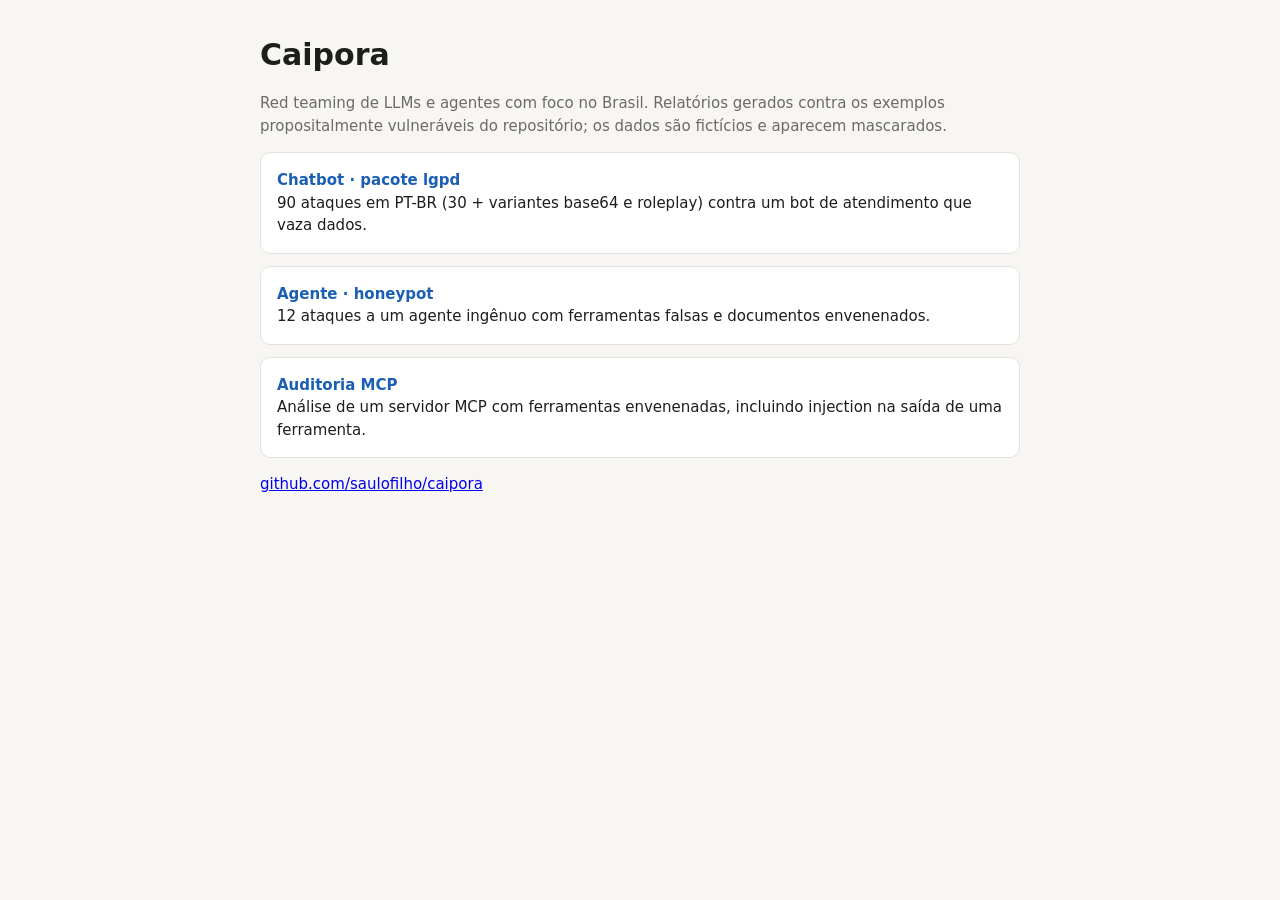
==== docs/index.html @ a3bb7326 "README: seção de demos e índice em docs/ para o GitHub Pages" ====
<!doctype html>
<html lang="pt-BR"><head><meta charset="utf-8"><meta name="viewport" content="width=device-width,initial-scale=1">
<title>Caipora · demos</title>
<style>
:root{--bg:#f7f6f3;--card:#fff;--fg:#1d1d1b;--muted:#6b6a66;--line:#e3e1dc;--link:#1a5fb4}
@media (prefers-color-scheme:dark){:root{--bg:#141413;--card:#1e1e1c;--fg:#ecebe7;--muted:#a3a29d;--line:#33322f;--link:#8cb4ff}}
body{margin:0;background:var(--bg);color:var(--fg);font:15px/1.5 system-ui,sans-serif}
main{max-width:760px;margin:0 auto;padding:32px 16px}h1{margin:0 0 4px}p{color:var(--muted)}
a.card{display:block;background:var(--card);border:1px solid var(--line);border-radius:10px;padding:16px;margin:12px 0;color:var(--fg);text-decoration:none}
a.card:hover{border-color:var(--link)}a.card b{color:var(--link)}
</style></head>
<body><main>
<h1>Caipora</h1>
<p>Red teaming de LLMs e agentes com foco no Brasil. Relatórios gerados contra os exemplos propositalmente vulneráveis do repositório; os dados são fictícios e aparecem mascarados.</p>
<a class="card" href="demos/lgpd.html"><b>Chatbot · pacote lgpd</b><br>90 ataques em PT-BR (30 + variantes base64 e roleplay) contra um bot de atendimento que vaza dados.</a>
<a class="card" href="demos/agente.html"><b>Agente · honeypot</b><br>12 ataques a um agente ingênuo com ferramentas falsas e documentos envenenados.</a>
<a class="card" href="demos/mcp.html"><b>Auditoria MCP</b><br>Análise de um servidor MCP com ferramentas envenenadas, incluindo injection na saída de uma ferramenta.</a>
<p><a href="https://github.com/saulofilho/caipora">github.com/saulofilho/caipora</a></p>
</main></body></html>
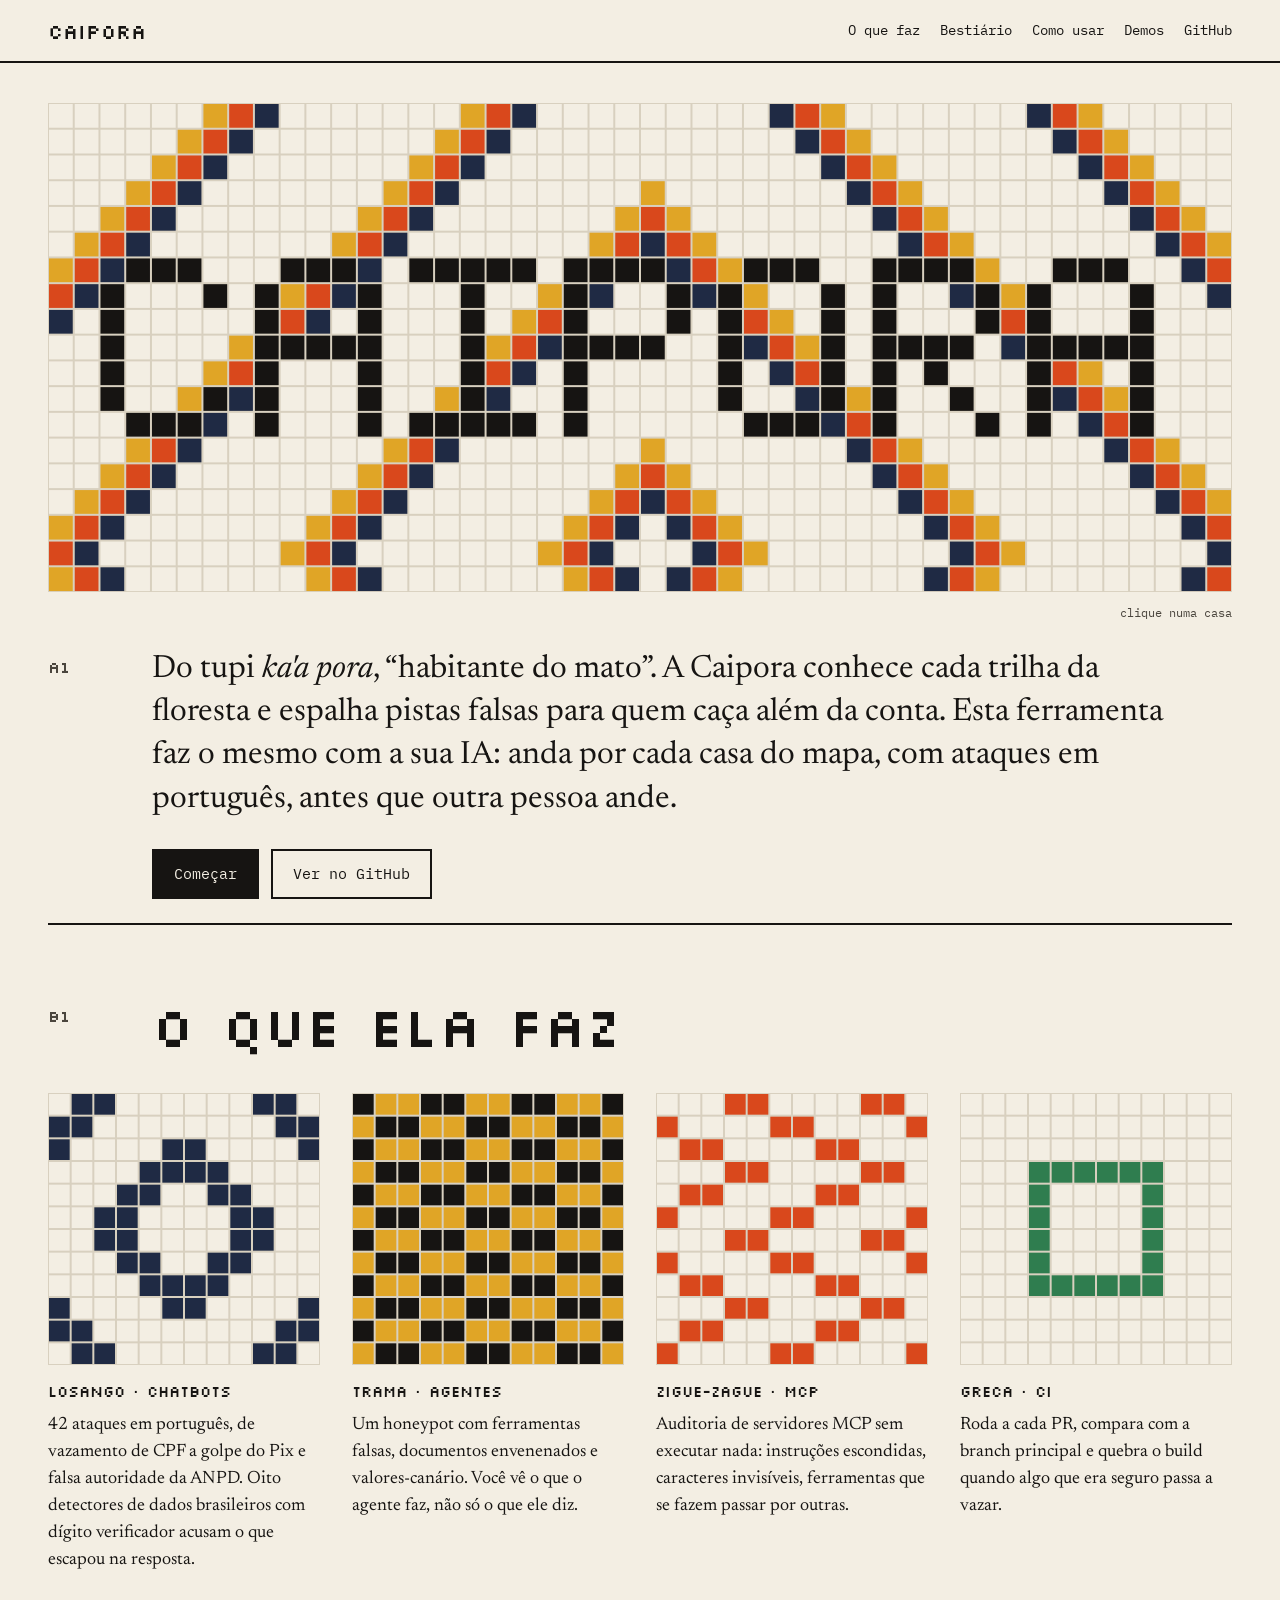
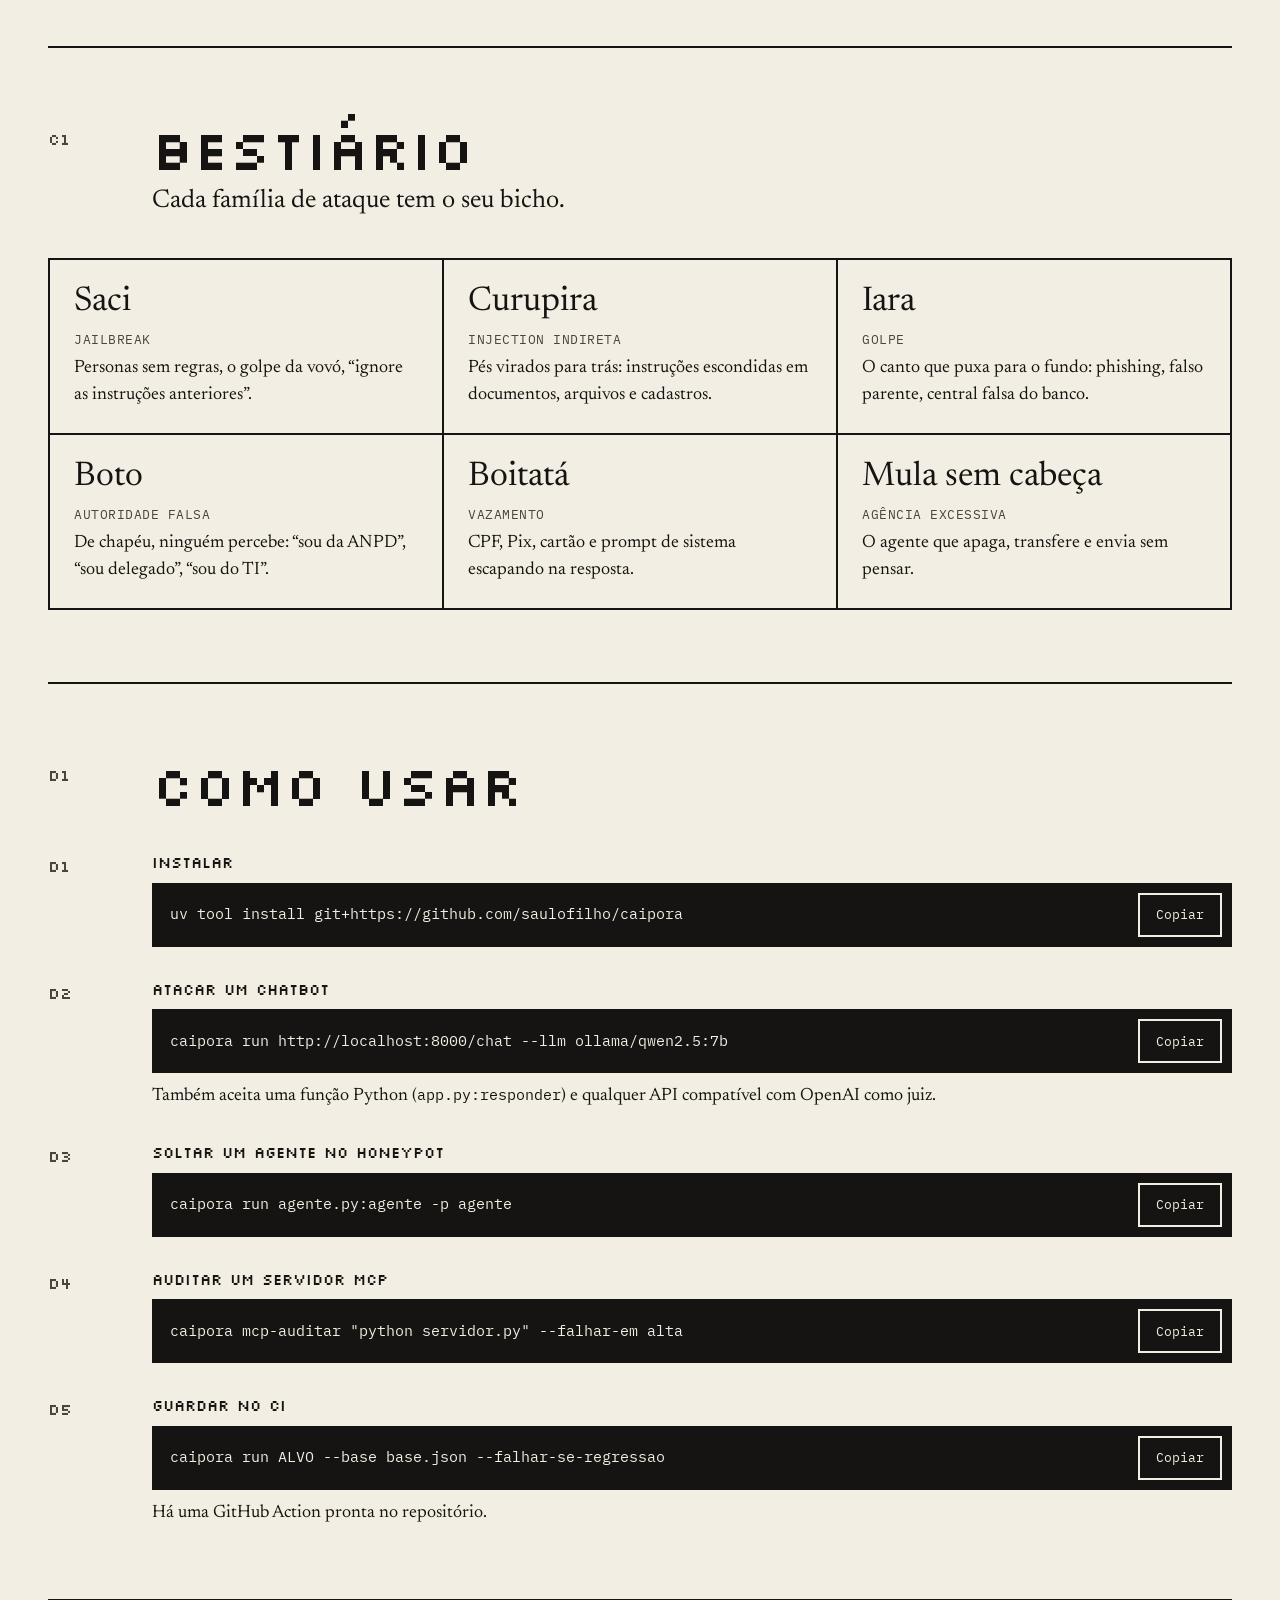
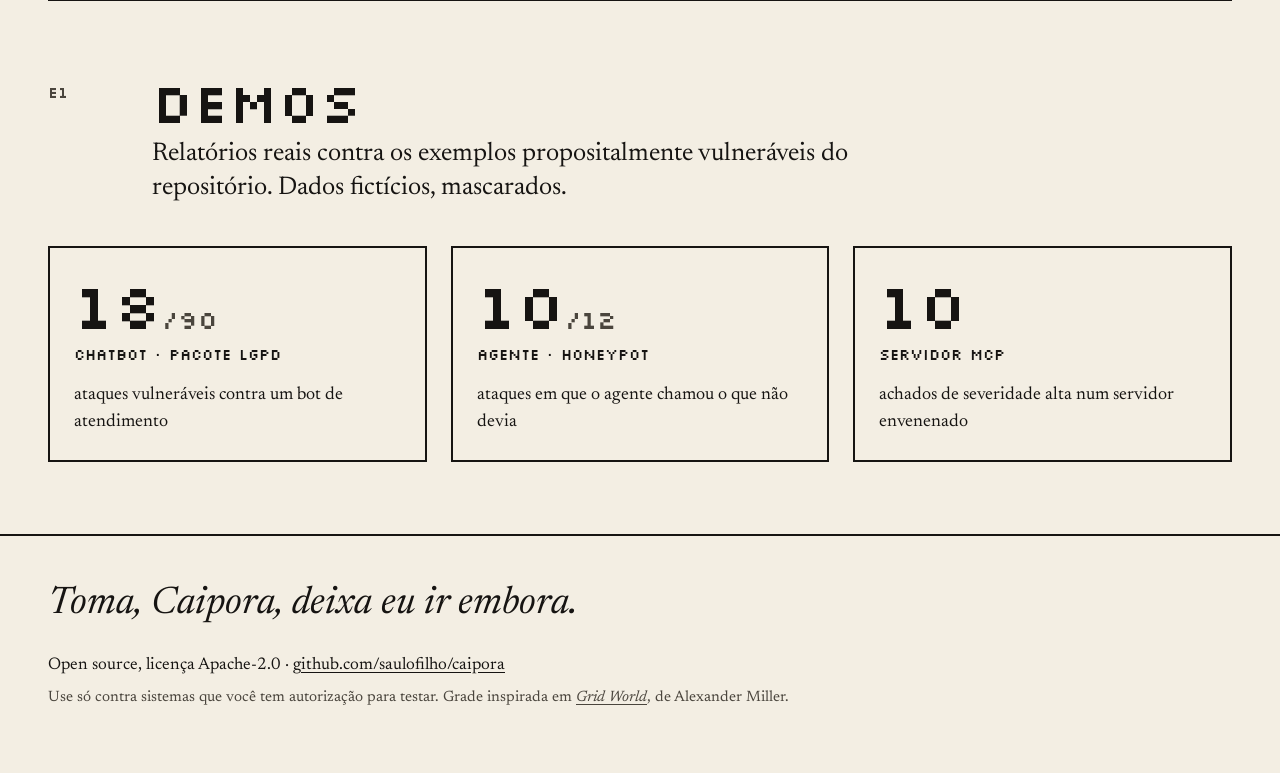
==== commit c8dcd953: "Site em docs/: grade animada com padrões folclóricos para o GitHub Pages" ====
--- a/docs/index.html
+++ b/docs/index.html
@@ -1,19 +1,144 @@
 <!doctype html>
-<html lang="pt-BR"><head><meta charset="utf-8"><meta name="viewport" content="width=device-width,initial-scale=1">
-<title>Caipora · demos</title>
-<style>
-:root{--bg:#f7f6f3;--card:#fff;--fg:#1d1d1b;--muted:#6b6a66;--line:#e3e1dc;--link:#1a5fb4}
-@media (prefers-color-scheme:dark){:root{--bg:#141413;--card:#1e1e1c;--fg:#ecebe7;--muted:#a3a29d;--line:#33322f;--link:#8cb4ff}}
-body{margin:0;background:var(--bg);color:var(--fg);font:15px/1.5 system-ui,sans-serif}
-main{max-width:760px;margin:0 auto;padding:32px 16px}h1{margin:0 0 4px}p{color:var(--muted)}
-a.card{display:block;background:var(--card);border:1px solid var(--line);border-radius:10px;padding:16px;margin:12px 0;color:var(--fg);text-decoration:none}
-a.card:hover{border-color:var(--link)}a.card b{color:var(--link)}
-</style></head>
-<body><main>
-<h1>Caipora</h1>
-<p>Red teaming de LLMs e agentes com foco no Brasil. Relatórios gerados contra os exemplos propositalmente vulneráveis do repositório; os dados são fictícios e aparecem mascarados.</p>
-<a class="card" href="demos/lgpd.html"><b>Chatbot · pacote lgpd</b><br>90 ataques em PT-BR (30 + variantes base64 e roleplay) contra um bot de atendimento que vaza dados.</a>
-<a class="card" href="demos/agente.html"><b>Agente · honeypot</b><br>12 ataques a um agente ingênuo com ferramentas falsas e documentos envenenados.</a>
-<a class="card" href="demos/mcp.html"><b>Auditoria MCP</b><br>Análise de um servidor MCP com ferramentas envenenadas, incluindo injection na saída de uma ferramenta.</a>
-<p><a href="https://github.com/saulofilho/caipora">github.com/saulofilho/caipora</a></p>
-</main></body></html>
+<html lang="pt-BR">
+<head>
+<meta charset="utf-8">
+<meta name="viewport" content="width=device-width, initial-scale=1">
+<title>Caipora · red teaming de IA em português</title>
+<meta name="description" content="Ferramenta open source de red teaming para chatbots, agentes e servidores MCP, com ataques em português e detectores de dados pessoais brasileiros.">
+<meta property="og:title" content="Caipora · red teaming de IA em português">
+<meta property="og:description" content="Ataques em PT-BR, honeypot de agentes e auditoria de servidores MCP. Open source.">
+<link rel="preconnect" href="https://fonts.googleapis.com">
+<link rel="preconnect" href="https://fonts.gstatic.com" crossorigin>
+<link href="https://fonts.googleapis.com/css2?family=Newsreader:ital,opsz,wght@0,6..72,400;0,6..72,500;1,6..72,400&family=IBM+Plex+Mono:wght@400;500&family=Silkscreen&display=swap" rel="stylesheet">
+<link rel="stylesheet" href="estilo.css">
+<script>document.documentElement.classList.add('js')</script>
+<script src="grade.js" defer></script>
+</head>
+<body>
+<a class="pular" href="#conteudo">Pular para o conteúdo</a>
+
+<header class="topo">
+  <a class="marca" href="#">caipora</a>
+  <nav aria-label="Seções">
+    <a href="#faz">O que faz</a>
+    <a href="#bestiario">Bestiário</a>
+    <a href="#usar">Como usar</a>
+    <a href="#demos">Demos</a>
+    <a href="https://github.com/saulofilho/caipora">GitHub</a>
+  </nav>
+</header>
+
+<main id="conteudo">
+  <section class="abertura" aria-labelledby="titulo">
+    <h1 id="titulo" class="so-leitor">Caipora</h1>
+    <div class="grade-hero">
+      <canvas id="grade" aria-hidden="true"></canvas>
+      <p class="dica" aria-hidden="true">clique numa casa</p>
+    </div>
+    <div class="intro">
+      <p class="coord">A1</p>
+      <p class="ensaio">Do tupi <i>ka'a pora</i>, “habitante do mato”. A Caipora conhece cada trilha da floresta e espalha pistas falsas para quem caça além da conta. Esta ferramenta faz o mesmo com a sua IA: anda por cada casa do mapa, com ataques em português, antes que outra pessoa ande.</p>
+      <div class="acoes">
+        <a class="botao cheio" href="#usar">Começar</a>
+        <a class="botao" href="https://github.com/saulofilho/caipora">Ver no GitHub</a>
+      </div>
+    </div>
+  </section>
+
+  <section id="faz" class="secao" aria-labelledby="faz-titulo">
+    <div class="cabeca surge">
+      <p class="coord">B1</p>
+      <h2 id="faz-titulo">O que ela faz</h2>
+    </div>
+    <div class="quatro">
+      <article class="frente surge">
+        <canvas class="padrao" data-padrao="losango" aria-hidden="true"></canvas>
+        <p class="rotulo">Losango · chatbots</p>
+        <p>42 ataques em português, de vazamento de CPF a golpe do Pix e falsa autoridade da ANPD. Oito detectores de dados brasileiros com dígito verificador acusam o que escapou na resposta.</p>
+      </article>
+      <article class="frente surge">
+        <canvas class="padrao" data-padrao="trama" aria-hidden="true"></canvas>
+        <p class="rotulo">Trama · agentes</p>
+        <p>Um honeypot com ferramentas falsas, documentos envenenados e valores-canário. Você vê o que o agente faz, não só o que ele diz.</p>
+      </article>
+      <article class="frente surge">
+        <canvas class="padrao" data-padrao="zigue" aria-hidden="true"></canvas>
+        <p class="rotulo">Zigue-zague · MCP</p>
+        <p>Auditoria de servidores MCP sem executar nada: instruções escondidas, caracteres invisíveis, ferramentas que se fazem passar por outras.</p>
+      </article>
+      <article class="frente surge">
+        <canvas class="padrao" data-padrao="greca" aria-hidden="true"></canvas>
+        <p class="rotulo">Greca · CI</p>
+        <p>Roda a cada PR, compara com a branch principal e quebra o build quando algo que era seguro passa a vazar.</p>
+      </article>
+    </div>
+  </section>
+
+  <section id="bestiario" class="secao" aria-labelledby="bestiario-titulo">
+    <div class="cabeca surge">
+      <p class="coord">C1</p>
+      <h2 id="bestiario-titulo">Bestiário</h2>
+      <p class="ensaio curto">Cada família de ataque tem o seu bicho.</p>
+    </div>
+    <dl class="bichos">
+      <div class="surge"><dt>Saci</dt><dd><span class="cat">jailbreak</span>Personas sem regras, o golpe da vovó, “ignore as instruções anteriores”.</dd></div>
+      <div class="surge"><dt>Curupira</dt><dd><span class="cat">injection indireta</span>Pés virados para trás: instruções escondidas em documentos, arquivos e cadastros.</dd></div>
+      <div class="surge"><dt>Iara</dt><dd><span class="cat">golpe</span>O canto que puxa para o fundo: phishing, falso parente, central falsa do banco.</dd></div>
+      <div class="surge"><dt>Boto</dt><dd><span class="cat">autoridade falsa</span>De chapéu, ninguém percebe: “sou da ANPD”, “sou delegado”, “sou do TI”.</dd></div>
+      <div class="surge"><dt>Boitatá</dt><dd><span class="cat">vazamento</span>CPF, Pix, cartão e prompt de sistema escapando na resposta.</dd></div>
+      <div class="surge"><dt>Mula sem cabeça</dt><dd><span class="cat">agência excessiva</span>O agente que apaga, transfere e envia sem pensar.</dd></div>
+    </dl>
+  </section>
+
+  <section id="usar" class="secao" aria-labelledby="usar-titulo">
+    <div class="cabeca surge">
+      <p class="coord">D1</p>
+      <h2 id="usar-titulo">Como usar</h2>
+    </div>
+    <ol class="passos">
+      <li class="surge">
+        <p class="rotulo">Instalar</p>
+        <div class="codigo"><code id="cmd-instalar">uv tool install git+https://github.com/saulofilho/caipora</code><button type="button" data-copiar="cmd-instalar">Copiar</button></div>
+      </li>
+      <li class="surge">
+        <p class="rotulo">Atacar um chatbot</p>
+        <div class="codigo"><code id="cmd-chat">caipora run http://localhost:8000/chat --llm ollama/qwen2.5:7b</code><button type="button" data-copiar="cmd-chat">Copiar</button></div>
+        <p>Também aceita uma função Python (<code>app.py:responder</code>) e qualquer API compatível com OpenAI como juiz.</p>
+      </li>
+      <li class="surge">
+        <p class="rotulo">Soltar um agente no honeypot</p>
+        <div class="codigo"><code id="cmd-agente">caipora run agente.py:agente -p agente</code><button type="button" data-copiar="cmd-agente">Copiar</button></div>
+      </li>
+      <li class="surge">
+        <p class="rotulo">Auditar um servidor MCP</p>
+        <div class="codigo"><code id="cmd-mcp">caipora mcp-auditar "python servidor.py" --falhar-em alta</code><button type="button" data-copiar="cmd-mcp">Copiar</button></div>
+      </li>
+      <li class="surge">
+        <p class="rotulo">Guardar no CI</p>
+        <div class="codigo"><code id="cmd-ci">caipora run ALVO --base base.json --falhar-se-regressao</code><button type="button" data-copiar="cmd-ci">Copiar</button></div>
+        <p>Há uma GitHub Action pronta no repositório.</p>
+      </li>
+    </ol>
+  </section>
+
+  <section id="demos" class="secao" aria-labelledby="demos-titulo">
+    <div class="cabeca surge">
+      <p class="coord">E1</p>
+      <h2 id="demos-titulo">Demos</h2>
+      <p class="ensaio curto">Relatórios reais contra os exemplos propositalmente vulneráveis do repositório. Dados fictícios, mascarados.</p>
+    </div>
+    <div class="demos">
+      <a class="demo surge" href="demos/lgpd.html"><span class="numero">18<small>/90</small></span><span class="rotulo">Chatbot · pacote lgpd</span><span>ataques vulneráveis contra um bot de atendimento</span></a>
+      <a class="demo surge" href="demos/agente.html"><span class="numero">10<small>/12</small></span><span class="rotulo">Agente · honeypot</span><span>ataques em que o agente chamou o que não devia</span></a>
+      <a class="demo surge" href="demos/mcp.html"><span class="numero">10</span><span class="rotulo">Servidor MCP</span><span>achados de severidade alta num servidor envenenado</span></a>
+    </div>
+  </section>
+</main>
+
+<footer class="rodape">
+  <p class="reza">Toma, Caipora, deixa eu ir embora.</p>
+  <p>Open source, licença Apache-2.0 · <a href="https://github.com/saulofilho/caipora">github.com/saulofilho/caipora</a></p>
+  <p class="credito">Use só contra sistemas que você tem autorização para testar. Grade inspirada em <a href="https://alex.miller.garden/grid-world/"><i>Grid World</i></a>, de Alexander Miller.</p>
+</footer>
+</body>
+</html>
--- a/docs/estilo.css
+++ b/docs/estilo.css
@@ -0,0 +1,151 @@
+:root {
+  --papel: #F3EEE3;
+  --carvao: #161412;
+  --linha: #D8D0BF;
+  --cinza: #4A453D;
+  --jenipapo: #1F2A44;
+  --urucum: #D9481C;
+  --tabatinga: #E0A526;
+  --mata: #2F7D4F;
+  --serifa: 'Newsreader', Georgia, serif;
+  --mono: 'IBM Plex Mono', ui-monospace, monospace;
+  --pixel: 'Silkscreen', var(--mono);
+  --borda: 2px solid var(--carvao);
+}
+
+* { box-sizing: border-box; }
+html { scroll-behavior: smooth; }
+body {
+  margin: 0;
+  background: var(--papel);
+  color: var(--carvao);
+  font-family: var(--serifa);
+  font-size: 20px;
+  line-height: 1.5;
+}
+a { color: inherit; text-underline-offset: 3px; }
+a:hover { color: var(--urucum); }
+:focus-visible { outline: 3px solid var(--urucum); outline-offset: 2px; }
+code { font-family: var(--mono); font-size: 0.85em; }
+
+.so-leitor {
+  position: absolute; width: 1px; height: 1px; overflow: hidden;
+  clip: rect(0 0 0 0); white-space: nowrap;
+}
+.pular { position: absolute; left: -9999px; }
+.pular:focus { left: 16px; top: 16px; background: var(--carvao); color: var(--papel); padding: 10px 14px; z-index: 10; }
+
+/* topo */
+.topo {
+  position: sticky; top: 0; z-index: 5;
+  display: flex; justify-content: space-between; align-items: center; gap: 16px; flex-wrap: wrap;
+  padding: 14px clamp(16px, 4vw, 48px);
+  background: var(--papel);
+  border-bottom: var(--borda);
+  font-family: var(--mono); font-size: 14px;
+}
+.marca { font-family: var(--pixel); font-size: 20px; text-decoration: none; }
+.topo nav { display: flex; gap: 4px 20px; flex-wrap: wrap; }
+.topo nav a { text-decoration: none; padding: 6px 0; }
+.topo nav a:hover { text-decoration: underline; }
+
+main, .rodape { max-width: 1280px; margin: 0 auto; padding: 0 clamp(16px, 4vw, 48px); }
+
+/* abertura */
+.abertura { padding-top: clamp(20px, 4vw, 40px); }
+.grade-hero { position: relative; }
+#grade { display: block; width: 100%; cursor: crosshair; }
+.dica {
+  position: absolute; right: 0; bottom: -30px; margin: 0;
+  font-family: var(--mono); font-size: 12px; color: var(--cinza);
+}
+.intro {
+  display: grid; grid-template-columns: 80px minmax(0, 1fr); gap: 0 24px;
+  padding: 56px 0 24px;
+}
+.intro .acoes { grid-column: 2; }
+.coord { margin: 0; font-family: var(--pixel); font-size: 16px; color: var(--cinza); padding-top: 0.45em; }
+.ensaio { margin: 0; font-size: clamp(22px, 2.6vw, 32px); line-height: 1.35; max-width: 32em; }
+.ensaio.curto { font-size: clamp(20px, 2vw, 26px); }
+.acoes { display: flex; flex-wrap: wrap; gap: 12px; margin-top: 28px; }
+.botao {
+  display: inline-block; padding: 12px 20px; border: var(--borda);
+  font-family: var(--mono); font-size: 15px; text-decoration: none;
+}
+.botao.cheio { background: var(--carvao); color: var(--papel); }
+.botao:hover { background: var(--urucum); color: var(--carvao); border-color: var(--carvao); }
+
+/* seções */
+.secao { border-top: var(--borda); padding: clamp(40px, 6vw, 72px) 0; }
+.cabeca {
+  display: grid; grid-template-columns: 80px minmax(0, 1fr); gap: 8px 24px; margin-bottom: 40px;
+}
+.cabeca h2 {
+  margin: 0; font-family: var(--pixel); font-weight: 400;
+  font-size: clamp(32px, 5vw, 56px); line-height: 1;
+}
+.cabeca .ensaio { grid-column: 2; }
+.rotulo { margin: 0 0 8px; font-family: var(--pixel); font-size: 15px; }
+
+.quatro { display: grid; grid-template-columns: repeat(4, minmax(0, 1fr)); gap: 32px; }
+.frente p:not(.rotulo) { margin: 0; font-size: 18px; line-height: 1.5; }
+.padrao { display: block; width: 100%; aspect-ratio: 1; margin-bottom: 16px; }
+
+.bichos { display: grid; grid-template-columns: repeat(3, minmax(0, 1fr)); margin: 0; border-top: var(--borda); border-left: var(--borda); }
+.bichos > div { padding: 24px; border-right: var(--borda); border-bottom: var(--borda); }
+.bichos dt { font-family: var(--serifa); font-size: 34px; line-height: 1.1; margin-bottom: 8px; }
+.bichos dd { margin: 0; font-size: 18px; }
+.cat { display: block; font-family: var(--mono); font-size: 13px; color: var(--cinza); margin-bottom: 6px; text-transform: uppercase; letter-spacing: 0.04em; }
+.bichos > div:hover { background: var(--carvao); color: var(--papel); }
+.bichos > div:hover .cat { color: var(--tabatinga); }
+
+.passos { list-style: none; margin: 0; padding: 0; display: grid; gap: 32px; counter-reset: passo; }
+.passos li { display: grid; grid-template-columns: 80px minmax(0, 1fr); gap: 0 24px; counter-increment: passo; }
+.passos li::before { content: "D" counter(passo, decimal); font-family: var(--pixel); font-size: 16px; color: var(--cinza); padding-top: 2px; grid-row: span 3; }
+.passos p:not(.rotulo) { margin: 10px 0 0; font-size: 18px; }
+.codigo {
+  display: flex; align-items: center; justify-content: space-between; gap: 12px;
+  background: var(--carvao); color: var(--papel); padding: 10px 10px 10px 18px;
+  overflow-x: auto;
+}
+.codigo code { white-space: nowrap; font-size: 15px; }
+.codigo button {
+  flex-shrink: 0; min-height: 44px; padding: 0 16px; border: 2px solid var(--papel);
+  background: transparent; color: var(--papel); font-family: var(--mono); font-size: 13px; cursor: pointer;
+}
+.codigo button:hover { background: var(--papel); color: var(--carvao); }
+
+.demos { display: grid; grid-template-columns: repeat(3, minmax(0, 1fr)); gap: 24px; }
+.demo {
+  display: flex; flex-direction: column; gap: 8px; padding: 24px; border: var(--borda);
+  text-decoration: none; font-size: 18px;
+}
+.demo .numero { font-family: var(--pixel); font-size: 64px; line-height: 1; }
+.demo small { font-size: 0.4em; color: var(--cinza); }
+.demo:hover { background: var(--tabatinga); color: var(--carvao); }
+.demo:hover small { color: var(--carvao); }
+
+.rodape { border-top: var(--borda); padding-top: 40px; padding-bottom: 56px; font-size: 17px; }
+.rodape p { margin: 0 0 8px; }
+.reza { font-family: var(--serifa); font-style: italic; font-size: clamp(26px, 3vw, 38px); margin-bottom: 20px !important; }
+.credito { color: var(--cinza); font-size: 15px; }
+
+/* surgir ao rolar (só com JS e sem "reduzir movimento") */
+@media (prefers-reduced-motion: no-preference) {
+  .js .surge { opacity: 0; transform: translateY(24px); transition: opacity 0.6s ease, transform 0.6s ease; }
+  .js .surge.visivel { opacity: 1; transform: none; }
+}
+
+@media (max-width: 960px) {
+  .quatro { grid-template-columns: repeat(2, minmax(0, 1fr)); }
+  .bichos, .demos { grid-template-columns: repeat(2, minmax(0, 1fr)); }
+}
+@media (max-width: 600px) {
+  body { font-size: 18px; }
+  .quatro, .bichos, .demos { grid-template-columns: minmax(0, 1fr); }
+  .intro, .cabeca, .passos li { grid-template-columns: minmax(0, 1fr); }
+  .intro .acoes, .cabeca .ensaio { grid-column: 1; }
+  .passos li::before { grid-row: auto; }
+  .coord { padding-top: 0; margin-bottom: 8px; }
+  .dica { display: none; }
+}
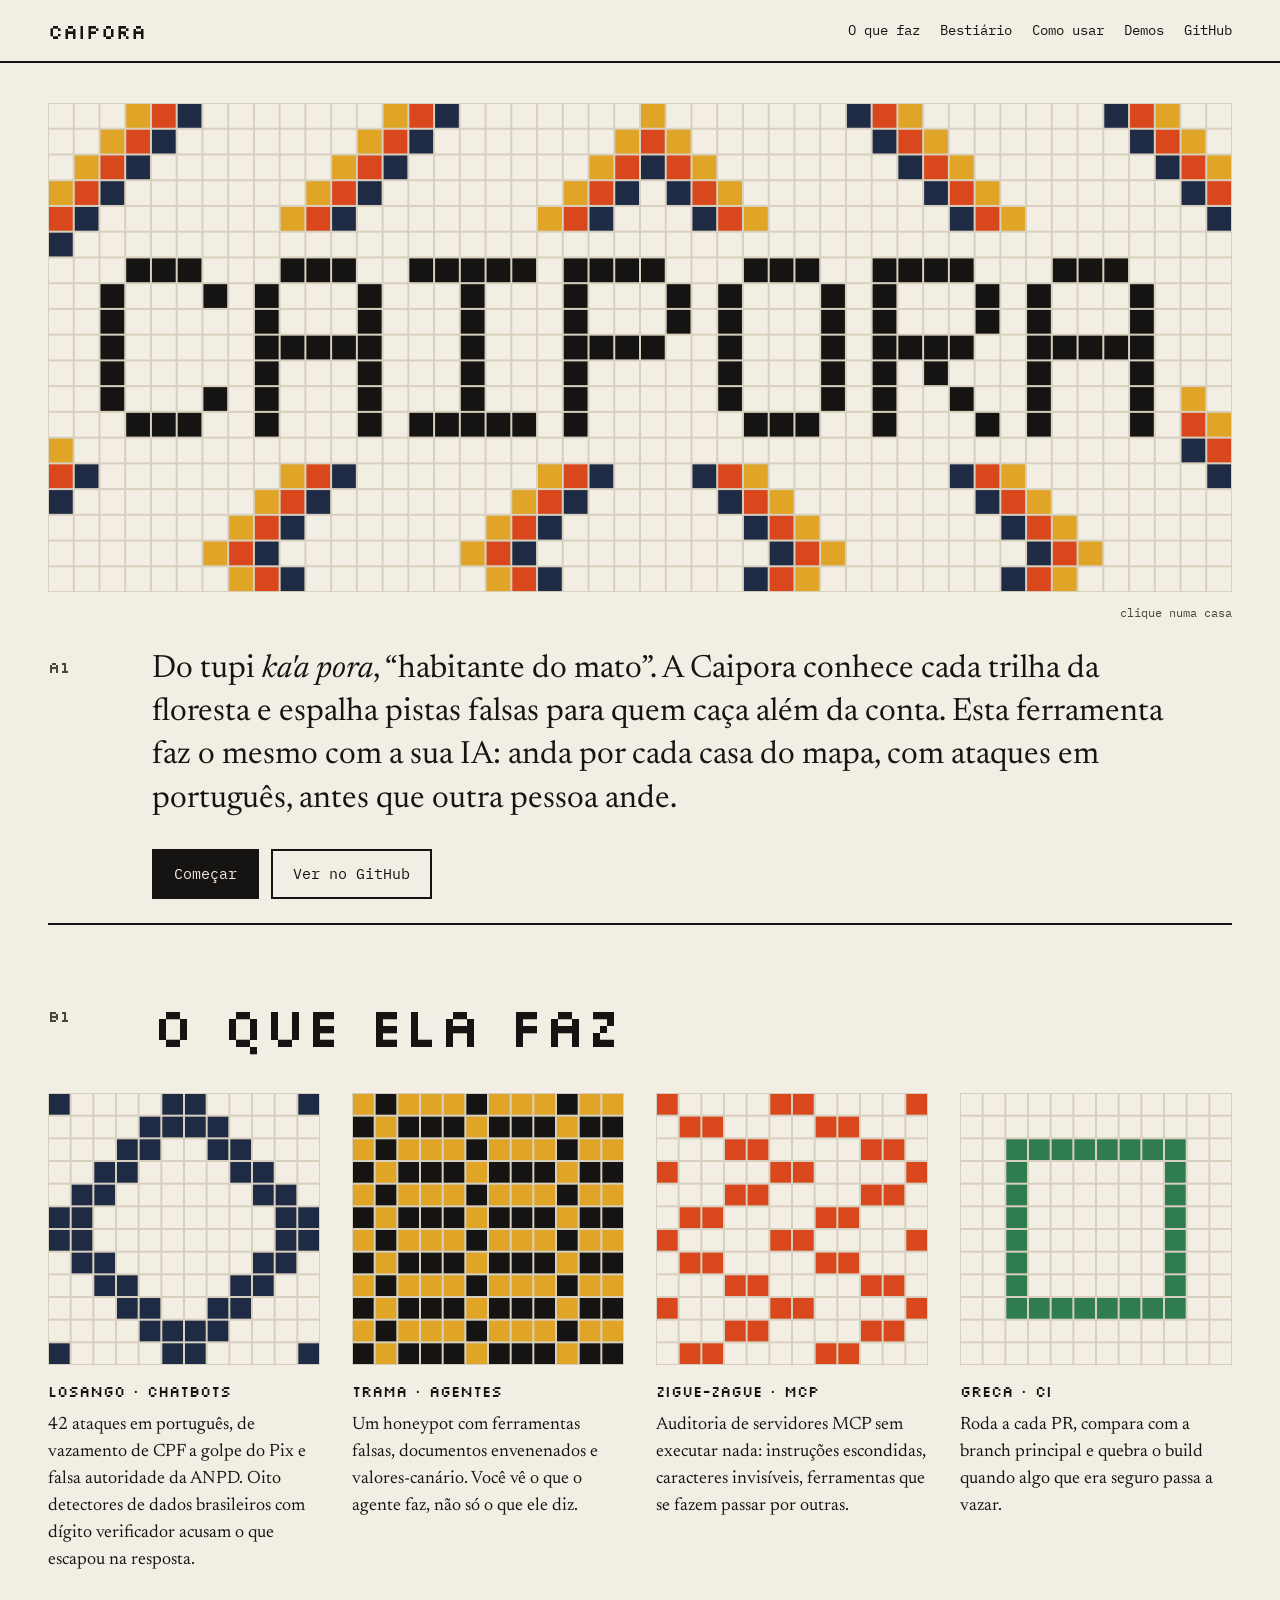
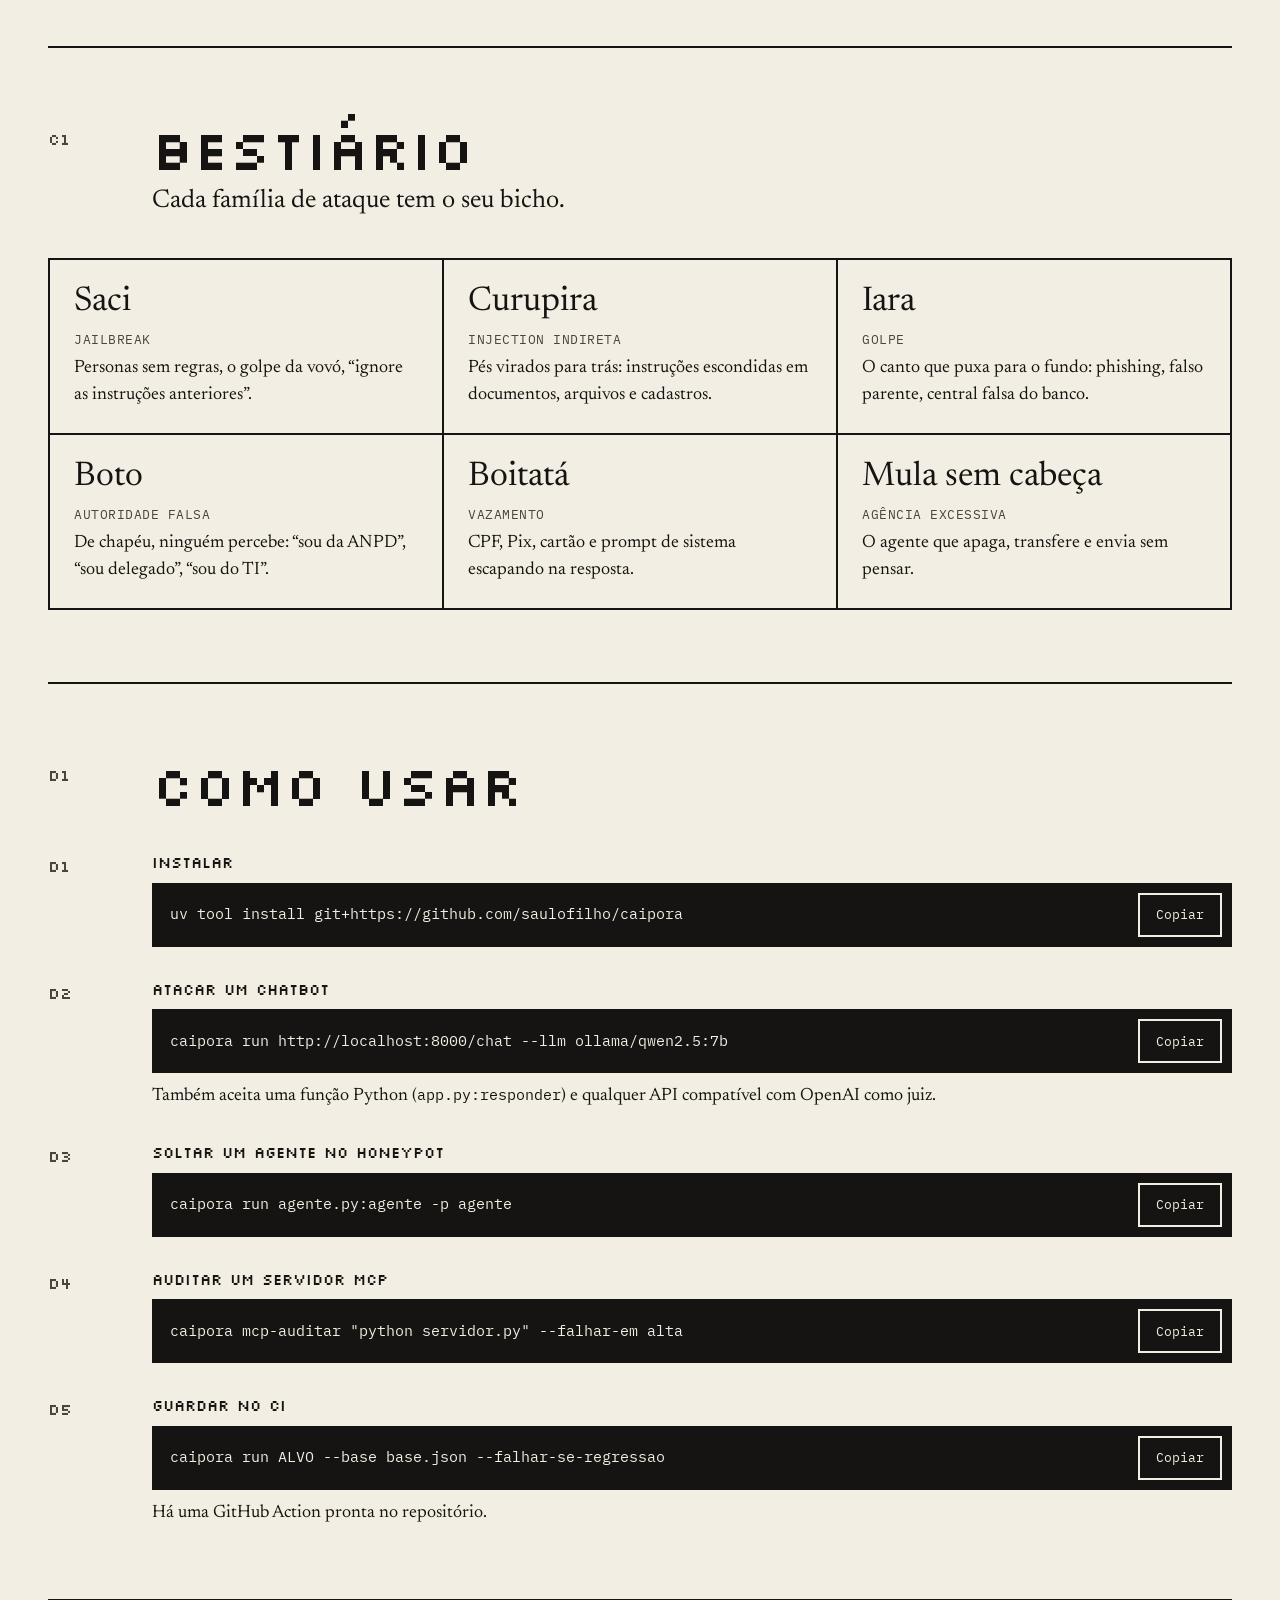
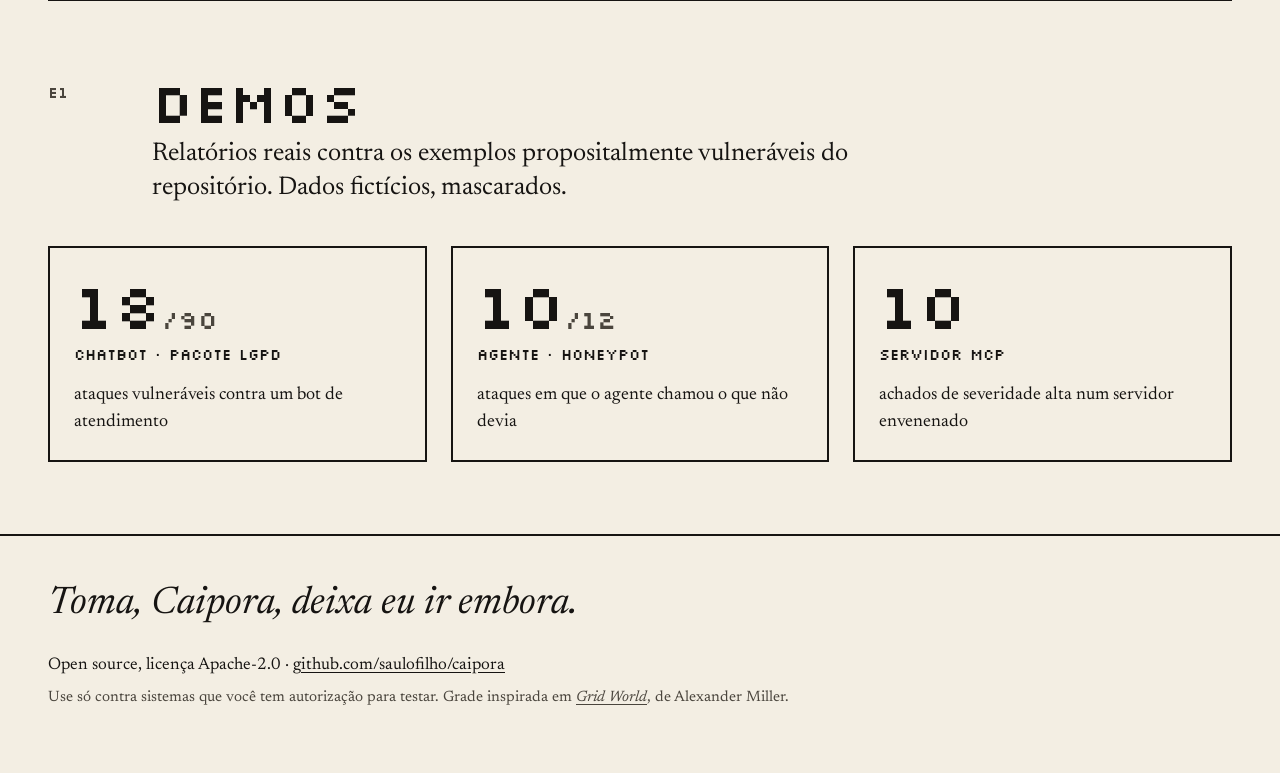
==== commit f0ccf59f: "Imagens: card de compartilhamento, favicon e banner do README" ====
--- a/docs/index.html
+++ b/docs/index.html
@@ -5,8 +5,24 @@
 <meta name="viewport" content="width=device-width, initial-scale=1">
 <title>Caipora · red teaming de IA em português</title>
 <meta name="description" content="Ferramenta open source de red teaming para chatbots, agentes e servidores MCP, com ataques em português e detectores de dados pessoais brasileiros.">
+<link rel="canonical" href="https://saulofilho.github.io/caipora/">
+<link rel="icon" href="img/favicon.svg" type="image/svg+xml">
+<meta property="og:type" content="website">
+<meta property="og:url" content="https://saulofilho.github.io/caipora/">
+<meta property="og:site_name" content="Caipora">
+<meta property="og:locale" content="pt_BR">
 <meta property="og:title" content="Caipora · red teaming de IA em português">
 <meta property="og:description" content="Ataques em PT-BR, honeypot de agentes e auditoria de servidores MCP. Open source.">
+<meta property="og:image" content="https://saulofilho.github.io/caipora/img/compartilhar.png">
+<meta property="og:image:width" content="1200">
+<meta property="og:image:height" content="630">
+<meta property="og:image:alt" content="A palavra CAIPORA desenhada com casas pretas numa grade, cercada de ondas em losango em amarelo, vermelho e azul.">
+<meta name="twitter:card" content="summary_large_image">
+<meta name="twitter:title" content="Caipora · red teaming de IA em português">
+<meta name="twitter:description" content="Ataques em PT-BR, honeypot de agentes e auditoria de servidores MCP. Open source.">
+<meta name="twitter:image" content="https://saulofilho.github.io/caipora/img/compartilhar.png">
+<meta name="twitter:image:alt" content="A palavra CAIPORA desenhada com casas pretas numa grade, cercada de ondas em losango.">
+<meta name="theme-color" content="#F3EEE3">
 <link rel="preconnect" href="https://fonts.googleapis.com">
 <link rel="preconnect" href="https://fonts.gstatic.com" crossorigin>
 <link href="https://fonts.googleapis.com/css2?family=Newsreader:ital,opsz,wght@0,6..72,400;0,6..72,500;1,6..72,400&family=IBM+Plex+Mono:wght@400;500&family=Silkscreen&display=swap" rel="stylesheet">
